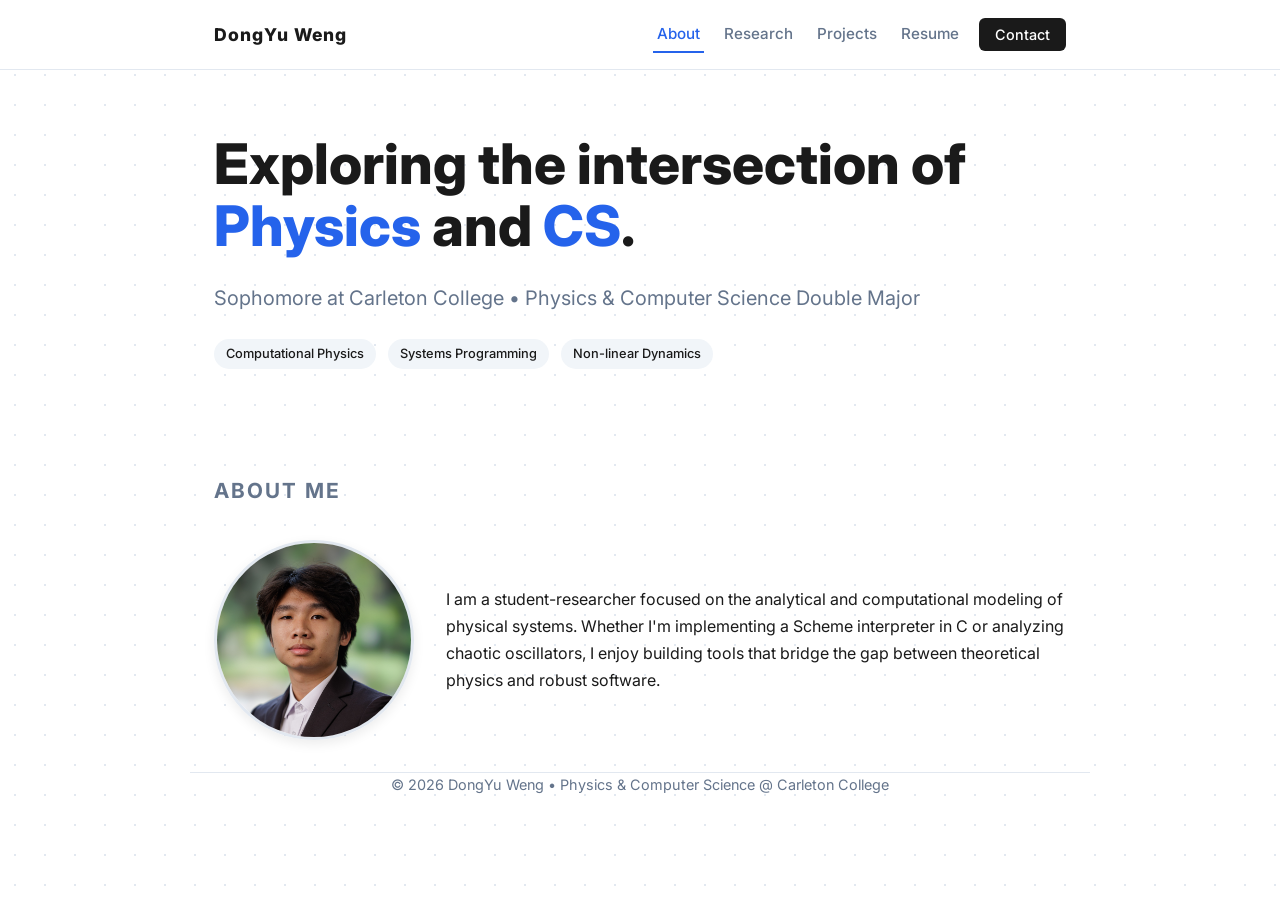
==== index.html @ 0987873a "Update index.html" ====
<!DOCTYPE html>
<html lang="en">
<head>
    <meta charset="UTF-8">
    <meta name="viewport" content="width=device-width, initial-scale=1.0">
    <title>DongYu Weng | Physics & CS</title>
    <link rel="preconnect" href="https://fonts.googleapis.com">
    <link rel="preconnect" href="https://fonts.gstatic.com" crossorigin>
    <link href="https://fonts.googleapis.com/css2?family=Inter:wght@400;500;800&family=Fira+Code:wght@400;500&display=swap" rel="stylesheet">
    <link rel="stylesheet" href="style.css">
</head>
<body>
    <header>
        <div class="container nav-container">
            <a href="#" class="logo" onclick="openTab(event, 'about')">DongYu Weng</a>
            <nav>
                <ul class="tab-menu">
                    <li><button class="tab-link active" onclick="openTab(event, 'about')">About</button></li>
                    <li><button class="tab-link" onclick="openTab(event, 'research')">Research</button></li>
                    <li><button class="tab-link" onclick="openTab(event, 'projects')">Projects</button></li>
                    <li><button class="tab-link" onclick="openTab(event, 'resume')">Resume</button></li>
                    <li><a href="mailto:wengd@carleton.edu" class="btn-contact">Contact</a></li>
                </ul>
            </nav>
        </div>
    </header>

    <main class="container">
        <div id="about" class="tab-content active">
            <section id="hero">
                <h1>Exploring the intersection of <span class="highlight">Physics</span> and <span class="highlight">CS</span>.</h1>
                <p class="subtitle">Sophomore at Carleton College • Physics & Computer Science Double Major</p>
                <div class="hero-tags">
                    <span class="tag">Computational Physics</span>
                    <span class="tag">Systems Programming</span>
                    <span class="tag">Non-linear Dynamics</span>
                </div>
            </section>
            
            <section class="bio-section">
                <h2>About Me</h2>
                <div class="bio-layout">
                    <div class="headshot-wrapper">
                        <img src="headshot.jpg" alt="DongYu Weng Headshot" class="headshot">
                    </div>
                    <div class="bio-text">
                        <p>I am a student-researcher focused on the analytical and computational modeling of physical systems. Whether I'm implementing a Scheme interpreter in C or analyzing chaotic oscillators, I enjoy building tools that bridge the gap between theoretical physics and robust software.</p>
                    </div>
                </div>
            </section>
        </div>
        <div id="research" class="tab-content">
            <section>
                <h2>Research Experience</h2>
                <div class="card">
                    <div class="card-header">
                        <h3>Optics Education Research</h3>
                        <span class="date">Present</span>
                    </div>
                    <p class="role">Research Assistant | Carleton College</p>
                    <p>Contributing to outreach and research in optical sciences, focusing on educational tools and experimental physics methodologies.</p>
                </div>
            </section>
        </div>
        <div id="resume" class="tab-content">
            <section>
                <h2>Resume</h2>
                <div class="resume-controls">
                    <p>Download or view my full resume.</p>
                    <a href="DongYu_Resume.pdf" target="_blank" class="btn-resume">
                        Download PDF
                    </a>
                </div>
                
                <div class="resume-viewer">
                    <object data="DongYu_Resume.pdf" type="application/pdf" width="100%" height="800px">
                        <p>It appears your browser doesn't support embedded PDFs. 
                        <a href="DongYu_Resume.pdf">Click here to download the PDF file.</a>
                        </p>
                    </object>
                </div>
            </section>
        </div>
        <div id="projects" class="tab-content">
            <section>
                <h2>Selected Projects</h2>
                <div class="project-grid">
                    <div class="project-card">
                        <h3>Scheme Interpreter</h3>
                        <p>A custom Scheme interpreter built in C. Features include tokenization, recursive bottom-up parsing, and a custom memory allocator.</p>
                        <div class="tech-stack">
                            <span class="tag-tech">C</span>
                            <span class="tag-tech">Systems</span>
                        </div>
                    </div>
                    <div class="project-card">
                        <h3>Chaotic Oscillator Analysis</h3>
                        <p>Simulating the Asymmetric Coupled Duffing Oscillator. Calculated Lyapunov exponents and generated Poincaré maps to visualize chaos.</p>
                        <div class="tech-stack">
                            <span class="tag-tech">Python</span>
                            <span class="tag-tech">NumPy</span>
                            <span class="tag-tech">Physics</span>
                        </div>
                    </div>
                    <div class="project-card">
                        <h3>Three-Body Simulation</h3>
                        <p>Numerical integration of the gravitational three-body problem using Python, exploring stable and unstable orbital configurations.</p>
                        <div class="tech-stack">
                            <span class="tag-tech">SciPy</span>
                            <span class="tag-tech">Matplotlib</span>
                            <span class="tag-tech">Physics</span>
                        </div>
                    </div>
                    <div class="project-card">
                        <h3>Plastic Recycler</h3>
                        <p>Designed and fabricated a high-torque granulator for PLA reclamation. Engineered precision steel cutting blades in Fusion 360 for CNC manufacturing and implemented Arduino-based motor control for stall detection.</p>
                        <div class="tech-stack">
                            <span class="tag-tech">Fusion360</span>
                            <span class="tag-tech">Arduino</span>
                        </div>
                    </div>
                </div>
            </section>
        </div>
    </main>

    <footer class="container">
        <p>&copy; 2026 DongYu Weng • Physics & Computer Science @ Carleton College</p>
    </footer>

    <script>
        function openTab(evt, tabName) {
            // Prevent link behavior for the logo
            if (evt.type === 'click' && evt.target.classList.contains('logo')) {
                evt.preventDefault();
            }

            var i, tabcontent, tablinks;
            
            // Hide all tab content
            tabcontent = document.getElementsByClassName("tab-content");
            for (i = 0; i < tabcontent.length; i++) {
                tabcontent[i].style.display = "none";
                tabcontent[i].classList.remove("active");
            }

            // Deactivate all tab buttons
            tablinks = document.getElementsByClassName("tab-link");
            for (i = 0; i < tablinks.length; i++) {
                tablinks[i].classList.remove("active");
            }

            // Show current tab and activate button
            var activeTab = document.getElementById(tabName);
            activeTab.style.display = "block";
            setTimeout(() => activeTab.classList.add("active"), 10);
            
            // If the logo was clicked, manually set the first tab button to active
            if (evt.target.classList.contains('logo')) {
                document.querySelector('.tab-link').classList.add('active');
            } else {
                evt.currentTarget.classList.add("active");
            }

            // Scroll to top on tab change
            window.scrollTo(0, 0);
        }
    </script>
</body>
</html>
---- style.css ----
/* --- Variables & Core Setup --- */
:root {
    --bg-color: #ffffff;
    --text-color: #1a1a1a;
    --accent-color: #2563eb; 
    --secondary-text: #64748b;
    --border-color: #e2e8f0;
    --card-bg: #ffffff;
    --tag-bg: #f1f5f9;
    --code-tag-bg: #eff6ff;
}

* { margin: 0; padding: 0; box-sizing: border-box; }
html { scroll-behavior: smooth; }

body {
    font-family: 'Inter', sans-serif;
    line-height: 1.7;
    color: var(--text-color);
    background-color: var(--bg-color);
    /* Scientific Grid Background */
    background-image: radial-gradient(var(--border-color) 1px, transparent 1px);
    background-size: 30px 30px;
    min-height: 100vh;
}

.container { max-width: 900px; margin: 0 auto; padding: 0 1.5rem; }

/* --- Navigation & Header --- */
header {
    background: rgba(255, 255, 255, 0.9);
    backdrop-filter: blur(8px);
    border-bottom: 1px solid var(--border-color);
    position: sticky;
    top: 0;
    z-index: 100;
    padding: 1rem 0;
}

.nav-container { display: flex; justify-content: space-between; align-items: center; }
.logo { font-weight: 800; color: var(--text-color); text-decoration: none; letter-spacing: 1px; font-size: 1.1rem; cursor: pointer; }

.tab-menu { display: flex; list-style: none; gap: 1rem; align-items: center; }

.tab-link {
    background: none;
    border: none;
    font-family: inherit;
    font-size: 0.95rem;
    font-weight: 500;
    cursor: pointer;
    color: var(--secondary-text);
    padding: 8px 4px;
    transition: 0.2s;
    border-bottom: 2px solid transparent;
}

.tab-link:hover { color: var(--accent-color); }
.tab-link.active { color: var(--accent-color); border-bottom: 2px solid var(--accent-color); }

.btn-contact {
    background: var(--text-color);
    color: #fff !important;
    padding: 0.5rem 1rem;
    border-radius: 6px;
    text-decoration: none;
    font-size: 0.9rem;
    font-weight: 500;
    transition: background 0.2s;
}
.btn-contact:hover { background: var(--accent-color); }

/* --- Tab Transitions --- */
.tab-content {
    display: none;
    opacity: 0;
    transform: translateY(10px);
    transition: opacity 0.4s ease, transform 0.4s ease;
}

.tab-content.active {
    display: block;
    opacity: 1;
    transform: translateY(0);
}

/* --- Content Styling --- */
section { padding: 4rem 0 2rem; }

h1 { font-size: 3.5rem; font-weight: 800; line-height: 1.1; margin-bottom: 1.5rem; }
.highlight { color: var(--accent-color); }
.subtitle { font-size: 1.25rem; color: var(--secondary-text); margin-bottom: 1.5rem; }

h2 { font-size: 1.3rem; margin-bottom: 2rem; text-transform: uppercase; letter-spacing: 2px; color: var(--secondary-text); }

.tag, .tag-tech {
    display: inline-block;
    background: var(--tag-bg);
    padding: 4px 12px;
    border-radius: 20px;
    font-size: 0.8rem;
    font-weight: 500;
    margin-right: 8px;
    margin-bottom: 8px;
}

.tag-tech { font-family: 'Fira Code', monospace; background: var(--code-tag-bg); color: #1e40af; }

/* --- Bio Section Layout with Circular Headshot --- */
.bio-layout {
    display: flex;
    align-items: center;
    gap: 2rem;
}

.headshot-wrapper {
    flex-shrink: 0;
    width: 200px;
    height: 200px;
}

.headshot {
    width: 100%;
    height: 100%;
    border-radius: 50%;
    object-fit: cover;
    border: 3px solid var(--border-color);
    box-shadow: 0 4px 12px rgba(0, 0, 0, 0.08);
}

/* --- Cards & Grids --- */
.card {
    background: var(--card-bg);
    border: 1px solid var(--border-color);
    padding: 2rem;
    border-radius: 12px;
}

.card-header { display: flex; justify-content: space-between; align-items: center; margin-bottom: 0.5rem; }
.date { font-size: 0.85rem; color: var(--secondary-text); font-weight: 600; }
.role { font-weight: bold; color: var(--accent-color); margin-bottom: 1rem; }

.project-grid { display: grid; grid-template-columns: repeat(auto-fit, minmax(280px, 1fr)); gap: 1.5rem; }
.project-card {
    background: var(--card-bg);
    border: 1px solid var(--border-color);
    padding: 1.5rem;
    border-radius: 12px;
    transition: 0.3s;
}
.project-card:hover { border-color: var(--accent-color); transform: translateY(-4px); box-shadow: 0 10px 20px rgba(0,0,0,0.05); }
.project-card h3 { margin-bottom: 0.75rem; }

/* --- Resume Tab Styles --- */
.resume-controls {
    margin-bottom: 2rem;
    padding: 1.5rem;
    background: var(--tag-bg);
    border-radius: 12px;
    display: flex;
    justify-content: space-between;
    align-items: center;
    gap: 1rem;
}

.resume-controls p { margin: 0; color: var(--secondary-text); font-size: 0.95rem; }

.btn-resume {
    background: var(--accent-color);
    color: white !important;
    padding: 0.8rem 1.5rem;
    border-radius: 6px;
    text-decoration: none;
    font-weight: 600;
    transition: 0.2s;
    white-space: nowrap;
}

.btn-resume:hover { background: #1d4ed8; transform: translateY(-2px); }

.resume-viewer {
    border: 1px solid var(--border-color);
    border-radius: 8px;
    overflow: hidden;
    box-shadow: 0 4px 12px rgba(0,0,0,0.05);
}

/* --- Footer --- */
footer { padding: 4rem 0; border-top: 1px solid var(--border-color); text-align: center; color: var(--secondary-text); font-size: 0.9rem; }

/* --- Responsive Layouts --- */
@media (max-width: 650px) {
    h1 { font-size: 2.4rem; }
    
    .nav-container { flex-direction: column; gap: 1rem; }
    .tab-menu { font-size: 0.85rem; gap: 0.5rem; }

    .bio-layout {
        flex-direction: column;
        text-align: center;
        gap: 1.5rem;
    }

    .headshot-wrapper {
        width: 150px;
        height: 150px;
    }

    .resume-controls {
        flex-direction: column;
        text-align: center;
    }
    
    .resume-viewer {
        display: none;
    }
}
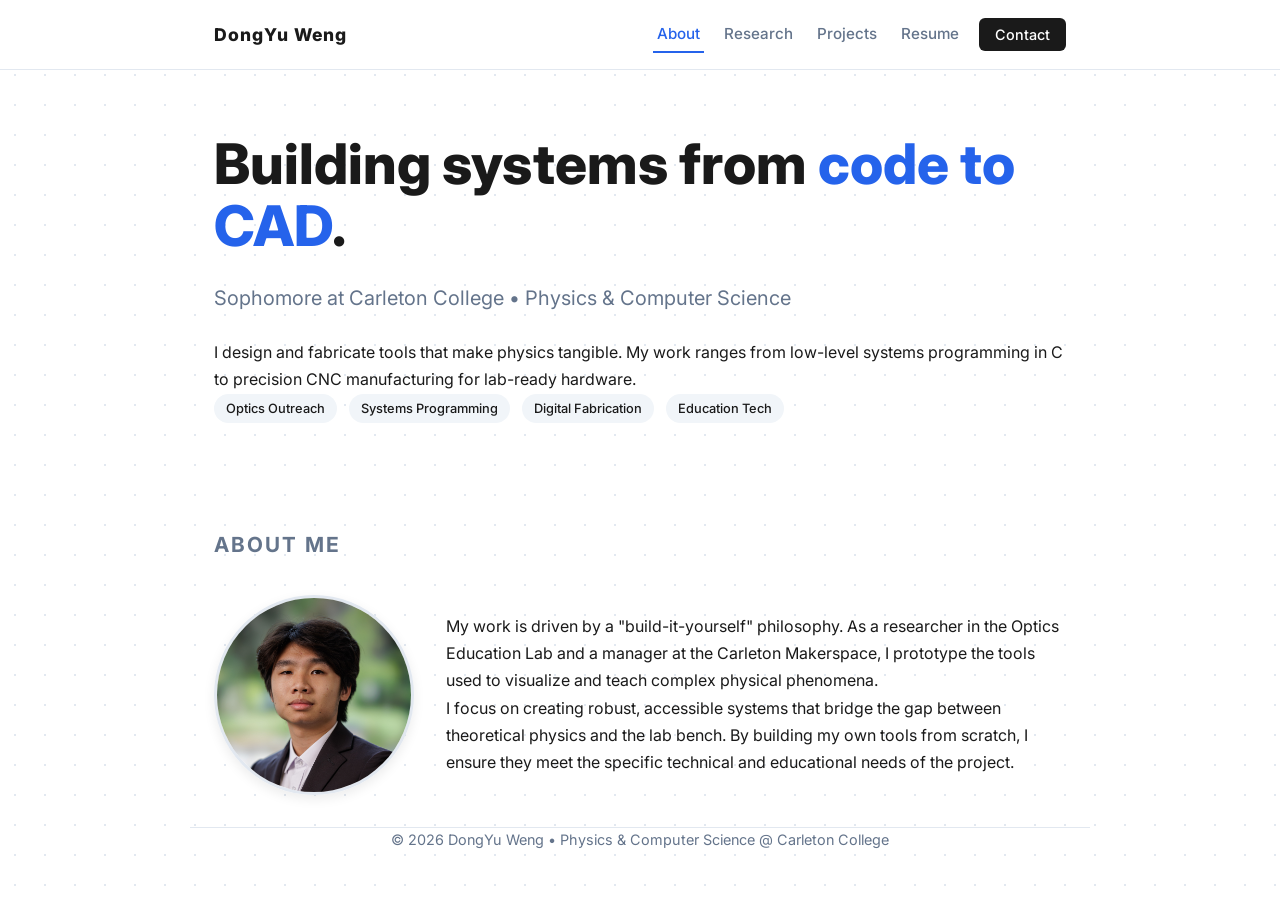
==== commit 7e910bd9: "Update index.html" ====
--- a/index.html
+++ b/index.html
@@ -28,12 +28,16 @@
     <main class="container">
         <div id="about" class="tab-content active">
             <section id="hero">
-                <h1>Exploring the intersection of <span class="highlight">Physics</span> and <span class="highlight">CS</span>.</h1>
-                <p class="subtitle">Sophomore at Carleton College • Physics & Computer Science Double Major</p>
+                <h1>Building systems from <span class="highlight">code to CAD</span>.</h1>
+                <p class="subtitle">Sophomore at Carleton College • Physics & Computer Science</p>
+                
+                <p>I design and fabricate tools that make physics tangible. My work ranges from low-level systems programming in C to precision CNC manufacturing for lab-ready hardware.</p>
+            
                 <div class="hero-tags">
-                    <span class="tag">Computational Physics</span>
+                    <span class="tag">Optics Outreach</span>
                     <span class="tag">Systems Programming</span>
-                    <span class="tag">Non-linear Dynamics</span>
+                    <span class="tag">Digital Fabrication</span>
+                    <span class="tag">Education Tech</span>
                 </div>
             </section>
             
@@ -44,7 +48,9 @@
                         <img src="headshot.jpg" alt="DongYu Weng Headshot" class="headshot">
                     </div>
                     <div class="bio-text">
-                        <p>I am a student-researcher focused on the analytical and computational modeling of physical systems. Whether I'm implementing a Scheme interpreter in C or analyzing chaotic oscillators, I enjoy building tools that bridge the gap between theoretical physics and robust software.</p>
+                        <p>My work is driven by a "build-it-yourself" philosophy. As a researcher in the Optics Education Lab and a manager at the Carleton Makerspace, I prototype the tools used to visualize and teach complex physical phenomena.</p>
+                        
+                        <p>I focus on creating robust, accessible systems that bridge the gap between theoretical physics and the lab bench. By building my own tools from scratch, I ensure they meet the specific technical and educational needs of the project.</p>
                     </div>
                 </div>
             </section>
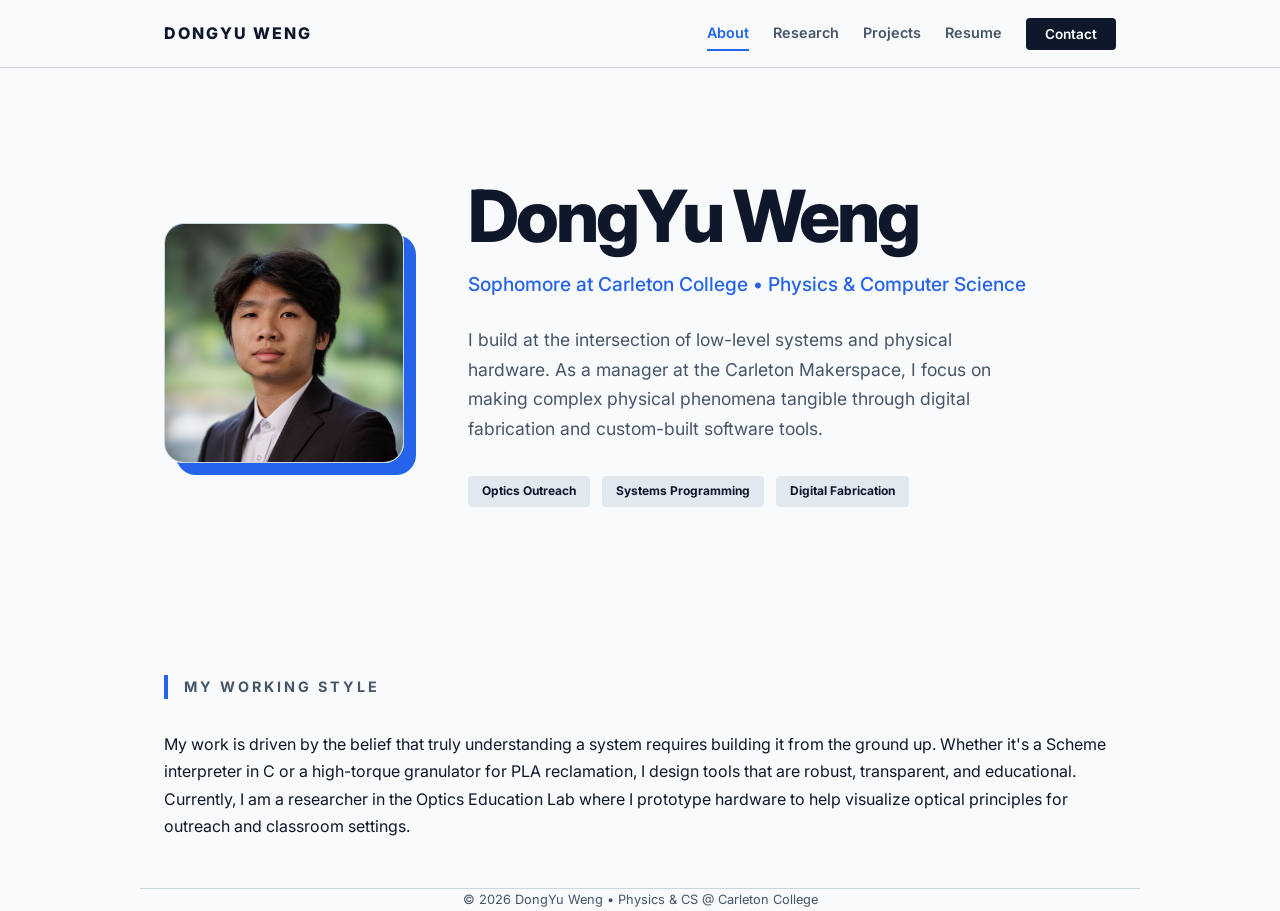
==== commit 2151fff2: "new layout" ====
--- a/index.html
+++ b/index.html
@@ -12,7 +12,7 @@
 <body>
     <header>
         <div class="container nav-container">
-            <a href="#" class="logo" onclick="openTab(event, 'about')">DongYu Weng</a>
+            <a href="#" class="logo" onclick="openTab(event, 'about')">DONGYU WENG</a>
             <nav>
                 <ul class="tab-menu">
                     <li><button class="tab-link active" onclick="openTab(event, 'about')">About</button></li>
@@ -28,72 +28,58 @@
     <main class="container">
         <div id="about" class="tab-content active">
             <section id="hero">
-                <h1>Building systems from <span class="highlight">code to CAD</span>.</h1>
-                <p class="subtitle">Sophomore at Carleton College • Physics & Computer Science</p>
-                
-                <p>I design and fabricate tools that make physics tangible. My work ranges from low-level systems programming in C to precision CNC manufacturing for lab-ready hardware.</p>
-            
-                <div class="hero-tags">
-                    <span class="tag">Optics Outreach</span>
-                    <span class="tag">Systems Programming</span>
-                    <span class="tag">Digital Fabrication</span>
-                    <span class="tag">Education Tech</span>
+                <div class="hero-layout">
+                    <div class="hero-image-wrapper">
+                        <img src="headshot.jpg" alt="DongYu Weng" class="hero-pfp">
+                    </div>
+                    <div class="hero-content">
+                        <h1>DongYu Weng</h1>
+                        <p class="subtitle">Sophomore at Carleton College • Physics & Computer Science</p>
+                        <p class="hero-description">
+                            I build at the intersection of low-level systems and physical hardware. 
+                            As a manager at the Carleton Makerspace, I focus on making complex 
+                            physical phenomena tangible through digital fabrication and 
+                            custom-built software tools.
+                        </p>
+                        <div class="hero-tags">
+                            <span class="tag">Optics Outreach</span>
+                            <span class="tag">Systems Programming</span>
+                            <span class="tag">Digital Fabrication</span>
+                        </div>
+                    </div>
                 </div>
             </section>
             
             <section class="bio-section">
-                <h2>About Me</h2>
-                <div class="bio-layout">
-                    <div class="headshot-wrapper">
-                        <img src="headshot.jpg" alt="DongYu Weng Headshot" class="headshot">
-                    </div>
-                    <div class="bio-text">
-                        <p>My work is driven by a "build-it-yourself" philosophy. As a researcher in the Optics Education Lab and a manager at the Carleton Makerspace, I prototype the tools used to visualize and teach complex physical phenomena.</p>
-                        
-                        <p>I focus on creating robust, accessible systems that bridge the gap between theoretical physics and the lab bench. By building my own tools from scratch, I ensure they meet the specific technical and educational needs of the project.</p>
-                    </div>
+                <h2>My Working Style</h2>
+                <div class="bio-text">
+                    <p>My work is driven by the belief that truly understanding a system requires building it from the ground up. Whether it's a Scheme interpreter in C or a high-torque granulator for PLA reclamation, I design tools that are robust, transparent, and educational.</p>
+                    <p>Currently, I am a researcher in the Optics Education Lab where I prototype hardware to help visualize optical principles for outreach and classroom settings.</p>
                 </div>
             </section>
         </div>
+
         <div id="research" class="tab-content">
             <section>
                 <h2>Research Experience</h2>
                 <div class="card">
                     <div class="card-header">
                         <h3>Optics Education Research</h3>
-                        <span class="date">Present</span>
+                        <span class="date">Jan 2026 – Present</span>
                     </div>
                     <p class="role">Research Assistant | Carleton College</p>
-                    <p>Contributing to outreach and research in optical sciences, focusing on educational tools and experimental physics methodologies.</p>
+                    <p>Collaborating with Martha-Elizabeth Baylor to develop foundational optics outreach materials. Focusing on hands-on hardware to bridge the gap between abstract physics and early childhood education.</p>
                 </div>
             </section>
         </div>
-        <div id="resume" class="tab-content">
-            <section>
-                <h2>Resume</h2>
-                <div class="resume-controls">
-                    <p>Download or view my full resume.</p>
-                    <a href="DongYu_Resume.pdf" target="_blank" class="btn-resume">
-                        Download PDF
-                    </a>
-                </div>
-                
-                <div class="resume-viewer">
-                    <object data="DongYu_Resume.pdf" type="application/pdf" width="100%" height="800px">
-                        <p>It appears your browser doesn't support embedded PDFs. 
-                        <a href="DongYu_Resume.pdf">Click here to download the PDF file.</a>
-                        </p>
-                    </object>
-                </div>
-            </section>
-        </div>
+
         <div id="projects" class="tab-content">
             <section>
                 <h2>Selected Projects</h2>
                 <div class="project-grid">
                     <div class="project-card">
                         <h3>Scheme Interpreter</h3>
-                        <p>A custom Scheme interpreter built in C. Features include tokenization, recursive bottom-up parsing, and a custom memory allocator.</p>
+                        <p>A recursive bottom-up parser and environment-model evaluator built in C. Built from scratch to understand the fundamentals of language implementation.</p>
                         <div class="tech-stack">
                             <span class="tag-tech">C</span>
                             <span class="tag-tech">Systems</span>
@@ -101,25 +87,15 @@
                     </div>
                     <div class="project-card">
                         <h3>Chaotic Oscillator Analysis</h3>
-                        <p>Simulating the Asymmetric Coupled Duffing Oscillator. Calculated Lyapunov exponents and generated Poincaré maps to visualize chaos.</p>
+                        <p>Simulating Asymmetric Coupled Duffing Oscillators. Used NumPy for high-speed vectorization to generate Poincaré sections and analyze Permutation Entropy.</p>
                         <div class="tech-stack">
                             <span class="tag-tech">Python</span>
                             <span class="tag-tech">NumPy</span>
-                            <span class="tag-tech">Physics</span>
-                        </div>
-                    </div>
-                    <div class="project-card">
-                        <h3>Three-Body Simulation</h3>
-                        <p>Numerical integration of the gravitational three-body problem using Python, exploring stable and unstable orbital configurations.</p>
-                        <div class="tech-stack">
-                            <span class="tag-tech">SciPy</span>
-                            <span class="tag-tech">Matplotlib</span>
-                            <span class="tag-tech">Physics</span>
                         </div>
                     </div>
                     <div class="project-card">
                         <h3>Plastic Recycler</h3>
-                        <p>Designed and fabricated a high-torque granulator for PLA reclamation. Engineered precision steel cutting blades in Fusion 360 for CNC manufacturing and implemented Arduino-based motor control for stall detection.</p>
+                        <p>Designed precision steel cutting blades in Fusion 360 and implemented Arduino-based stall detection for a custom PLA granulator.</p>
                         <div class="tech-stack">
                             <span class="tag-tech">Fusion360</span>
                             <span class="tag-tech">Arduino</span>
@@ -128,47 +104,50 @@
                 </div>
             </section>
         </div>
+
+        <div id="resume" class="tab-content">
+            <section>
+                <h2>Resume</h2>
+                <div class="resume-controls">
+                    <p>Download or view my full resume (Expected Graduation: June 2028).</p>
+                    <a href="DongYu_Resume.pdf" target="_blank" class="btn-resume">Download PDF</a>
+                </div>
+                <div class="resume-viewer">
+                    <object data="DongYu_Resume.pdf" type="application/pdf" width="100%" height="800px">
+                        <p>Your browser doesn't support embedded PDFs. <a href="DongYu_Resume.pdf">Click here to download.</a></p>
+                    </object>
+                </div>
+            </section>
+        </div>
     </main>
 
     <footer class="container">
-        <p>&copy; 2026 DongYu Weng • Physics & Computer Science @ Carleton College</p>
+        <p>&copy; 2026 DongYu Weng • Physics & CS @ Carleton College</p>
     </footer>
 
     <script>
         function openTab(evt, tabName) {
-            // Prevent link behavior for the logo
             if (evt.type === 'click' && evt.target.classList.contains('logo')) {
                 evt.preventDefault();
             }
-
             var i, tabcontent, tablinks;
-            
-            // Hide all tab content
             tabcontent = document.getElementsByClassName("tab-content");
             for (i = 0; i < tabcontent.length; i++) {
                 tabcontent[i].style.display = "none";
                 tabcontent[i].classList.remove("active");
             }
-
-            // Deactivate all tab buttons
             tablinks = document.getElementsByClassName("tab-link");
             for (i = 0; i < tablinks.length; i++) {
                 tablinks[i].classList.remove("active");
             }
-
-            // Show current tab and activate button
             var activeTab = document.getElementById(tabName);
             activeTab.style.display = "block";
             setTimeout(() => activeTab.classList.add("active"), 10);
-            
-            // If the logo was clicked, manually set the first tab button to active
             if (evt.target.classList.contains('logo')) {
                 document.querySelector('.tab-link').classList.add('active');
             } else {
                 evt.currentTarget.classList.add("active");
             }
-
-            // Scroll to top on tab change
             window.scrollTo(0, 0);
         }
     </script>
--- a/style.css
+++ b/style.css
@@ -1,13 +1,13 @@
 /* --- Variables & Core Setup --- */
 :root {
-    --bg-color: #ffffff;
-    --text-color: #1a1a1a;
+    --bg-color: #f8fafc;
+    --text-color: #0f172a;
     --accent-color: #2563eb; 
-    --secondary-text: #64748b;
-    --border-color: #e2e8f0;
+    --secondary-text: #475569;
+    --border-color: #cbd5e1;
     --card-bg: #ffffff;
-    --tag-bg: #f1f5f9;
-    --code-tag-bg: #eff6ff;
+    --tag-bg: #e2e8f0;
+    --code-tag-bg: #dbeafe;
 }
 
 * { margin: 0; padding: 0; box-sizing: border-box; }
@@ -18,18 +18,21 @@
     line-height: 1.7;
     color: var(--text-color);
     background-color: var(--bg-color);
-    /* Scientific Grid Background */
-    background-image: radial-gradient(var(--border-color) 1px, transparent 1px);
-    background-size: 30px 30px;
+    /* Tech Drafting Grid Background */
+    background-image: 
+        linear-gradient(var(--border-color) 0.5px, transparent 0.5px),
+        linear-gradient(90deg, var(--border-color) 0.5px, transparent 0.5px);
+    background-size: 40px 40px;
+    background-attachment: fixed;
     min-height: 100vh;
 }
 
-.container { max-width: 900px; margin: 0 auto; padding: 0 1.5rem; }
+.container { max-width: 1000px; margin: 0 auto; padding: 0 1.5rem; }
 
-/* --- Navigation & Header --- */
+/* --- Navigation --- */
 header {
-    background: rgba(255, 255, 255, 0.9);
-    backdrop-filter: blur(8px);
+    background: rgba(248, 250, 252, 0.8);
+    backdrop-filter: blur(12px);
     border-bottom: 1px solid var(--border-color);
     position: sticky;
     top: 0;
@@ -38,180 +41,79 @@
 }
 
 .nav-container { display: flex; justify-content: space-between; align-items: center; }
-.logo { font-weight: 800; color: var(--text-color); text-decoration: none; letter-spacing: 1px; font-size: 1.1rem; cursor: pointer; }
+.logo { font-weight: 800; color: var(--text-color); text-decoration: none; letter-spacing: 2px; font-size: 1rem; }
 
-.tab-menu { display: flex; list-style: none; gap: 1rem; align-items: center; }
-
+.tab-menu { display: flex; list-style: none; gap: 1.5rem; align-items: center; }
 .tab-link {
-    background: none;
-    border: none;
-    font-family: inherit;
-    font-size: 0.95rem;
-    font-weight: 500;
-    cursor: pointer;
-    color: var(--secondary-text);
-    padding: 8px 4px;
-    transition: 0.2s;
-    border-bottom: 2px solid transparent;
+    background: none; border: none; font-family: inherit; font-size: 0.9rem;
+    font-weight: 600; cursor: pointer; color: var(--secondary-text);
+    padding: 8px 0; transition: 0.2s; border-bottom: 2px solid transparent;
 }
-
 .tab-link:hover { color: var(--accent-color); }
 .tab-link.active { color: var(--accent-color); border-bottom: 2px solid var(--accent-color); }
 
 .btn-contact {
-    background: var(--text-color);
-    color: #fff !important;
-    padding: 0.5rem 1rem;
-    border-radius: 6px;
-    text-decoration: none;
-    font-size: 0.9rem;
-    font-weight: 500;
-    transition: background 0.2s;
+    background: var(--text-color); color: #fff !important;
+    padding: 0.5rem 1.2rem; border-radius: 4px; text-decoration: none;
+    font-size: 0.85rem; font-weight: 600; transition: 0.2s;
 }
-.btn-contact:hover { background: var(--accent-color); }
+.btn-contact:hover { background: var(--accent-color); transform: translateY(-1px); }
 
-/* --- Tab Transitions --- */
-.tab-content {
-    display: none;
-    opacity: 0;
-    transform: translateY(10px);
-    transition: opacity 0.4s ease, transform 0.4s ease;
+/* --- Hero Section (The New Top Layout) --- */
+.hero-layout {
+    display: flex;
+    align-items: center;
+    gap: 4rem;
+    padding: 4rem 0;
 }
 
-.tab-content.active {
-    display: block;
-    opacity: 1;
-    transform: translateY(0);
+.hero-image-wrapper { flex-shrink: 0; }
+.hero-pfp {
+    width: 240px;
+    height: 240px;
+    border-radius: 20px; /* Modern rounded square */
+    object-fit: cover;
+    border: 1px solid var(--border-color);
+    box-shadow: 12px 12px 0px var(--accent-color); /* Offset "Blueprints" Shadow */
+    transition: transform 0.3s ease;
 }
+.hero-pfp:hover { transform: translate(-4px, -4px); box-shadow: 16px 16px 0px var(--accent-color); }
+
+.hero-content h1 { font-size: 4.5rem; font-weight: 800; letter-spacing: -3px; line-height: 1; margin-bottom: 1rem; }
+.subtitle { font-size: 1.2rem; font-weight: 500; color: var(--accent-color); margin-bottom: 1.5rem; }
+.hero-description { font-size: 1.1rem; color: var(--secondary-text); max-width: 550px; margin-bottom: 2rem; }
 
 /* --- Content Styling --- */
-section { padding: 4rem 0 2rem; }
-
-h1 { font-size: 3.5rem; font-weight: 800; line-height: 1.1; margin-bottom: 1.5rem; }
-.highlight { color: var(--accent-color); }
-.subtitle { font-size: 1.25rem; color: var(--secondary-text); margin-bottom: 1.5rem; }
-
-h2 { font-size: 1.3rem; margin-bottom: 2rem; text-transform: uppercase; letter-spacing: 2px; color: var(--secondary-text); }
+section { padding: 3rem 0; }
+h2 { font-size: 0.9rem; margin-bottom: 2rem; text-transform: uppercase; letter-spacing: 3px; color: var(--secondary-text); border-left: 4px solid var(--accent-color); padding-left: 1rem; }
 
 .tag, .tag-tech {
-    display: inline-block;
-    background: var(--tag-bg);
-    padding: 4px 12px;
-    border-radius: 20px;
-    font-size: 0.8rem;
-    font-weight: 500;
-    margin-right: 8px;
-    margin-bottom: 8px;
+    display: inline-block; background: var(--tag-bg); padding: 5px 14px;
+    border-radius: 4px; font-size: 0.75rem; font-weight: 700; margin-right: 8px; margin-bottom: 8px;
 }
+.tag-tech { font-family: 'Fira Code', monospace; background: var(--code-tag-bg); color: var(--accent-color); }
 
-.tag-tech { font-family: 'Fira Code', monospace; background: var(--code-tag-bg); color: #1e40af; }
+/* --- Cards & Resume --- */
+.card, .project-card {
+    background: var(--card-bg); border: 1px solid var(--border-color);
+    padding: 2rem; border-radius: 8px; transition: 0.3s;
+}
+.project-grid { display: grid; grid-template-columns: repeat(auto-fit, minmax(300px, 1fr)); gap: 1.5rem; }
+.project-card:hover { border-color: var(--accent-color); transform: translateY(-4px); box-shadow: 0 12px 24px rgba(0,0,0,0.05); }
 
-/* --- Bio Section Layout with Circular Headshot --- */
-.bio-layout {
-    display: flex;
-    align-items: center;
-    gap: 2rem;
-}
+.resume-controls { display: flex; justify-content: space-between; align-items: center; background: #fff; border: 1px solid var(--border-color); padding: 1.5rem; border-radius: 8px; margin-bottom: 2rem; }
+.btn-resume { background: var(--accent-color); color: #fff !important; padding: 0.8rem 1.5rem; border-radius: 4px; text-decoration: none; font-weight: 600; }
 
-.headshot-wrapper {
-    flex-shrink: 0;
-    width: 200px;
-    height: 200px;
-}
+.tab-content { display: none; opacity: 0; transform: translateY(10px); transition: 0.4s ease; }
+.tab-content.active { display: block; opacity: 1; transform: translateY(0); }
 
-.headshot {
-    width: 100%;
-    height: 100%;
-    border-radius: 50%;
-    object-fit: cover;
-    border: 3px solid var(--border-color);
-    box-shadow: 0 4px 12px rgba(0, 0, 0, 0.08);
-}
+footer { padding: 5rem 0; border-top: 1px solid var(--border-color); text-align: center; color: var(--secondary-text); font-size: 0.8rem; }
 
-/* --- Cards & Grids --- */
-.card {
-    background: var(--card-bg);
-    border: 1px solid var(--border-color);
-    padding: 2rem;
-    border-radius: 12px;
-}
-
-.card-header { display: flex; justify-content: space-between; align-items: center; margin-bottom: 0.5rem; }
-.date { font-size: 0.85rem; color: var(--secondary-text); font-weight: 600; }
-.role { font-weight: bold; color: var(--accent-color); margin-bottom: 1rem; }
-
-.project-grid { display: grid; grid-template-columns: repeat(auto-fit, minmax(280px, 1fr)); gap: 1.5rem; }
-.project-card {
-    background: var(--card-bg);
-    border: 1px solid var(--border-color);
-    padding: 1.5rem;
-    border-radius: 12px;
-    transition: 0.3s;
-}
-.project-card:hover { border-color: var(--accent-color); transform: translateY(-4px); box-shadow: 0 10px 20px rgba(0,0,0,0.05); }
-.project-card h3 { margin-bottom: 0.75rem; }
-
-/* --- Resume Tab Styles --- */
-.resume-controls {
-    margin-bottom: 2rem;
-    padding: 1.5rem;
-    background: var(--tag-bg);
-    border-radius: 12px;
-    display: flex;
-    justify-content: space-between;
-    align-items: center;
-    gap: 1rem;
-}
-
-.resume-controls p { margin: 0; color: var(--secondary-text); font-size: 0.95rem; }
-
-.btn-resume {
-    background: var(--accent-color);
-    color: white !important;
-    padding: 0.8rem 1.5rem;
-    border-radius: 6px;
-    text-decoration: none;
-    font-weight: 600;
-    transition: 0.2s;
-    white-space: nowrap;
-}
-
-.btn-resume:hover { background: #1d4ed8; transform: translateY(-2px); }
-
-.resume-viewer {
-    border: 1px solid var(--border-color);
-    border-radius: 8px;
-    overflow: hidden;
-    box-shadow: 0 4px 12px rgba(0,0,0,0.05);
-}
-
-/* --- Footer --- */
-footer { padding: 4rem 0; border-top: 1px solid var(--border-color); text-align: center; color: var(--secondary-text); font-size: 0.9rem; }
-
-/* --- Responsive Layouts --- */
-@media (max-width: 650px) {
-    h1 { font-size: 2.4rem; }
-    
+/* --- Responsive --- */
+@media (max-width: 850px) {
+    .hero-layout { flex-direction: column; text-align: center; gap: 2rem; padding: 2rem 0; }
+    .hero-content h1 { font-size: 3rem; letter-spacing: -1px; }
+    .hero-description { margin: 0 auto 2rem; }
     .nav-container { flex-direction: column; gap: 1rem; }
-    .tab-menu { font-size: 0.85rem; gap: 0.5rem; }
-
-    .bio-layout {
-        flex-direction: column;
-        text-align: center;
-        gap: 1.5rem;
-    }
-
-    .headshot-wrapper {
-        width: 150px;
-        height: 150px;
-    }
-
-    .resume-controls {
-        flex-direction: column;
-        text-align: center;
-    }
-    
-    .resume-viewer {
-        display: none;
-    }
+    .hero-pfp { width: 200px; height: 200px; }
 }
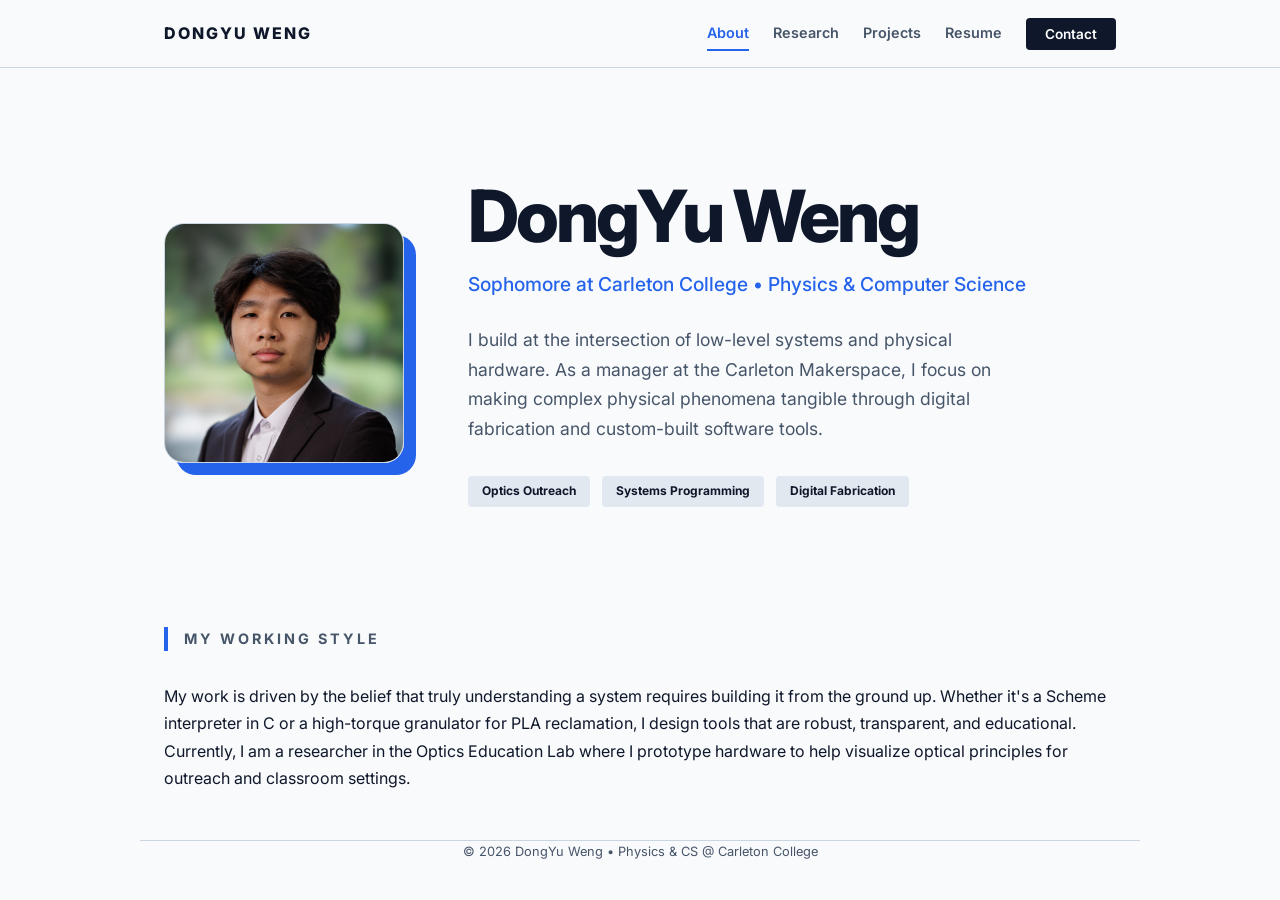
==== commit 555371c7: "Update index.html" ====
--- a/index.html
+++ b/index.html
@@ -109,7 +109,7 @@
             <section>
                 <h2>Resume</h2>
                 <div class="resume-controls">
-                    <p>Download or view my full resume (Expected Graduation: June 2028).</p>
+                    <p>Download or view my full resume.</p>
                     <a href="DongYu_Resume.pdf" target="_blank" class="btn-resume">Download PDF</a>
                 </div>
                 <div class="resume-viewer">
--- a/style.css
+++ b/style.css
@@ -64,7 +64,8 @@
     display: flex;
     align-items: center;
     gap: 4rem;
-    padding: 4rem 0;
+    padding-top: 4rem;
+    padding-bottom: 1rem;
 }
 
 .hero-image-wrapper { flex-shrink: 0; }
@@ -101,6 +102,7 @@
 .project-grid { display: grid; grid-template-columns: repeat(auto-fit, minmax(300px, 1fr)); gap: 1.5rem; }
 .project-card:hover { border-color: var(--accent-color); transform: translateY(-4px); box-shadow: 0 12px 24px rgba(0,0,0,0.05); }
 
+
 .resume-controls { display: flex; justify-content: space-between; align-items: center; background: #fff; border: 1px solid var(--border-color); padding: 1.5rem; border-radius: 8px; margin-bottom: 2rem; }
 .btn-resume { background: var(--accent-color); color: #fff !important; padding: 0.8rem 1.5rem; border-radius: 4px; text-decoration: none; font-weight: 600; }
 
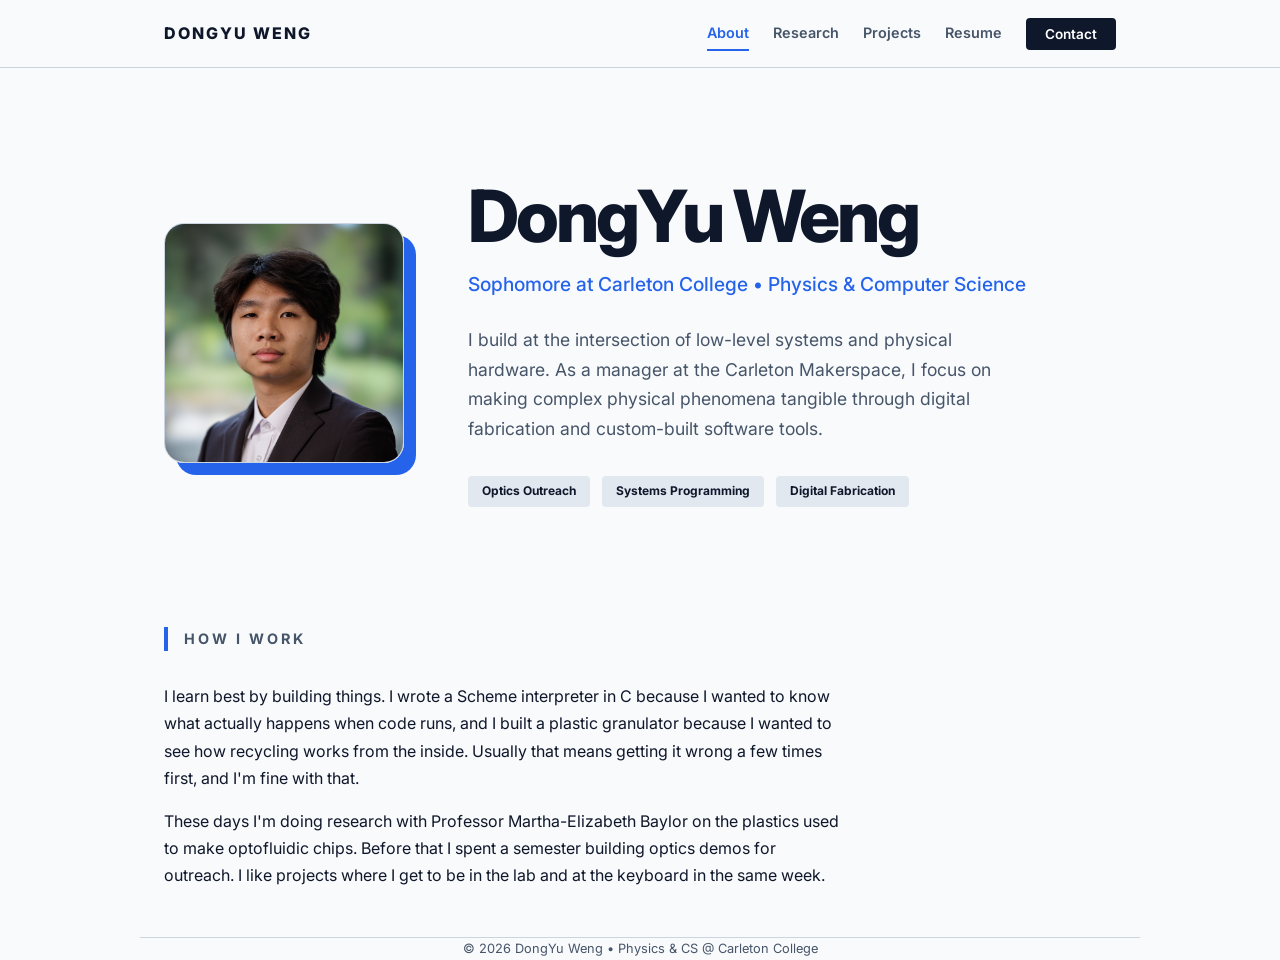
==== commit ba77cd91: "new" ====
--- a/index.html
+++ b/index.html
@@ -10,15 +10,16 @@
     <link rel="stylesheet" href="style.css">
 </head>
 <body>
+    <div id="scroll-progress"></div>
     <header>
         <div class="container nav-container">
-            <a href="#" class="logo" onclick="openTab(event, 'about')">DONGYU WENG</a>
+            <a href="#about" class="logo" data-tab="about">DONGYU WENG</a>
             <nav>
                 <ul class="tab-menu">
-                    <li><button class="tab-link active" onclick="openTab(event, 'about')">About</button></li>
-                    <li><button class="tab-link" onclick="openTab(event, 'research')">Research</button></li>
-                    <li><button class="tab-link" onclick="openTab(event, 'projects')">Projects</button></li>
-                    <li><button class="tab-link" onclick="openTab(event, 'resume')">Resume</button></li>
+                    <li><button class="tab-link active" data-tab="about">About</button></li>
+                    <li><button class="tab-link" data-tab="research">Research</button></li>
+                    <li><button class="tab-link" data-tab="projects">Projects</button></li>
+                    <li><button class="tab-link" data-tab="resume">Resume</button></li>
                     <li><a href="mailto:wengd@carleton.edu" class="btn-contact">Contact</a></li>
                 </ul>
             </nav>
@@ -51,10 +52,10 @@
             </section>
             
             <section class="bio-section">
-                <h2>My Working Style</h2>
-                <div class="bio-text">
-                    <p>My work is driven by the belief that truly understanding a system requires building it from the ground up. Whether it's a Scheme interpreter in C or a high-torque granulator for PLA reclamation, I design tools that are robust, transparent, and educational.</p>
-                    <p>Currently, I am a researcher in the Optics Education Lab where I prototype hardware to help visualize optical principles for outreach and classroom settings.</p>
+                <h2>How I Work</h2>
+                <div class="bio-text reveal">
+                    <p>I learn best by building things. I wrote a Scheme interpreter in C because I wanted to know what actually happens when code runs, and I built a plastic granulator because I wanted to see how recycling works from the inside. Usually that means getting it wrong a few times first, and I'm fine with that.</p>
+                    <p>These days I'm doing research with Professor Martha-Elizabeth Baylor on the plastics used to make optofluidic chips. Before that I spent a semester building optics demos for outreach. I like projects where I get to be in the lab and at the keyboard in the same week.</p>
                 </div>
             </section>
         </div>
@@ -62,13 +63,32 @@
         <div id="research" class="tab-content">
             <section>
                 <h2>Research Experience</h2>
-                <div class="card">
+                <div class="card reveal">
+                    <div class="card-header">
+                        <h3>Integrated Optofluidic Devices</h3>
+                        <span class="date"><span class="status-dot"></span>Sep 2026 – Present</span>
+                    </div>
+                    <p class="role">Research Assistant | Carleton College | Prof. Martha-Elizabeth Baylor</p>
+                    <p>Characterizing the photopolymers (light-sensitive plastics) used to fabricate integrated optofluidic devices, which combine optical waveguides and fluidic channels on a single chip. I am helping build apparatus to measure key resin properties such as bulk refractive index, optical loss per unit length, maximum change in refractive index, and stiffness.</p>
+                    <p>By comparing how these properties shift across resin formulations, the goal is a reference table of materials that lets engineers pick the right resin for an application, for example a rubbery formulation for wearables or a glassy one for harsh environments.</p>
+                    <div class="tech-stack">
+                        <span class="tag-tech">Photopolymers</span>
+                        <span class="tag-tech">Optics</span>
+                        <span class="tag-tech">Instrumentation</span>
+                    </div>
+                </div>
+                <div class="card reveal">
                     <div class="card-header">
                         <h3>Optics Education Research</h3>
-                        <span class="date">Jan 2026 – Present</span>
-                    </div>
-                    <p class="role">Research Assistant | Carleton College</p>
-                    <p>Collaborating with Martha-Elizabeth Baylor to develop foundational optics outreach materials. Focusing on hands-on hardware to bridge the gap between abstract physics and early childhood education.</p>
+                        <span class="date">Jan 2026 – Jun 2026</span>
+                    </div>
+                    <p class="role">Research Assistant | Carleton College | Prof. Martha-Elizabeth Baylor</p>
+                    <p>Worked with Professor Baylor on hands-on optics demos for outreach, aimed at making ideas like light and lenses easy to see and play with for young kids and classroom visitors. I prototyped the hardware, with the goal of making each demo simple enough that someone could use it without an explanation.</p>
+                    <div class="tech-stack">
+                        <span class="tag-tech">Optics Outreach</span>
+                        <span class="tag-tech">Prototyping</span>
+                        <span class="tag-tech">Science Education</span>
+                    </div>
                 </div>
             </section>
         </div>
@@ -76,8 +96,13 @@
         <div id="projects" class="tab-content">
             <section>
                 <h2>Selected Projects</h2>
+                <div class="filter-bar" id="filter-bar">
+                    <button class="filter-btn active" data-filter="all">All</button>
+                    <button class="filter-btn" data-filter="software">Software</button>
+                    <button class="filter-btn" data-filter="hardware">Hardware</button>
+                </div>
                 <div class="project-grid">
-                    <div class="project-card">
+                    <div class="project-card reveal" data-category="software">
                         <h3>Scheme Interpreter</h3>
                         <p>A recursive bottom-up parser and environment-model evaluator built in C. Built from scratch to understand the fundamentals of language implementation.</p>
                         <div class="tech-stack">
@@ -85,7 +110,7 @@
                             <span class="tag-tech">Systems</span>
                         </div>
                     </div>
-                    <div class="project-card">
+                    <div class="project-card reveal" data-category="software">
                         <h3>Chaotic Oscillator Analysis</h3>
                         <p>Simulating Asymmetric Coupled Duffing Oscillators. Used NumPy for high-speed vectorization to generate Poincaré sections and analyze Permutation Entropy.</p>
                         <div class="tech-stack">
@@ -93,7 +118,7 @@
                             <span class="tag-tech">NumPy</span>
                         </div>
                     </div>
-                    <div class="project-card">
+                    <div class="project-card reveal" data-category="hardware">
                         <h3>Plastic Recycler</h3>
                         <p>Designed precision steel cutting blades in Fusion 360 and implemented Arduino-based stall detection for a custom PLA granulator.</p>
                         <div class="tech-stack">
@@ -126,30 +151,70 @@
     </footer>
 
     <script>
-        function openTab(evt, tabName) {
-            if (evt.type === 'click' && evt.target.classList.contains('logo')) {
-                evt.preventDefault();
-            }
-            var i, tabcontent, tablinks;
-            tabcontent = document.getElementsByClassName("tab-content");
-            for (i = 0; i < tabcontent.length; i++) {
-                tabcontent[i].style.display = "none";
-                tabcontent[i].classList.remove("active");
-            }
-            tablinks = document.getElementsByClassName("tab-link");
-            for (i = 0; i < tablinks.length; i++) {
-                tablinks[i].classList.remove("active");
-            }
-            var activeTab = document.getElementById(tabName);
-            activeTab.style.display = "block";
-            setTimeout(() => activeTab.classList.add("active"), 10);
-            if (evt.target.classList.contains('logo')) {
-                document.querySelector('.tab-link').classList.add('active');
-            } else {
-                evt.currentTarget.classList.add("active");
-            }
-            window.scrollTo(0, 0);
+        const tabs = ['about', 'research', 'projects', 'resume'];
+        const reduceMotion = window.matchMedia('(prefers-reduced-motion: reduce)').matches;
+
+        function showTab(name, updateHash) {
+            if (!tabs.includes(name)) name = 'about';
+            document.querySelectorAll('.tab-content').forEach(t => t.classList.toggle('active', t.id === name));
+            document.querySelectorAll('.tab-link').forEach(l => l.classList.toggle('active', l.dataset.tab === name));
+            if (updateHash) history.replaceState(null, '', '#' + name);
+            window.scrollTo({ top: 0, behavior: reduceMotion ? 'auto' : 'smooth' });
+            revealVisible();
         }
+
+        document.querySelectorAll('[data-tab]').forEach(el => {
+            el.addEventListener('click', e => { e.preventDefault(); showTab(el.dataset.tab, true); });
+        });
+
+        /* Scroll-reveal with stagger */
+        const observer = new IntersectionObserver(entries => {
+            entries.forEach(entry => {
+                if (entry.isIntersecting) {
+                    entry.target.classList.add('visible');
+                    observer.unobserve(entry.target);
+                }
+            });
+        }, { threshold: 0.12 });
+
+        function revealVisible() {
+            document.querySelectorAll('.tab-content.active .reveal:not(.visible)').forEach((el, i) => {
+                el.style.transitionDelay = (reduceMotion ? 0 : i * 90) + 'ms';
+                observer.observe(el);
+            });
+        }
+
+        /* Scroll progress bar */
+        const bar = document.getElementById('scroll-progress');
+        window.addEventListener('scroll', () => {
+            const h = document.documentElement.scrollHeight - window.innerHeight;
+            bar.style.width = (h > 0 ? (window.scrollY / h) * 100 : 0) + '%';
+        }, { passive: true });
+
+        /* Cursor spotlight on cards */
+        document.addEventListener('pointermove', e => {
+            const card = e.target.closest('.card, .project-card');
+            if (!card) return;
+            const r = card.getBoundingClientRect();
+            card.style.setProperty('--mx', (e.clientX - r.left) + 'px');
+            card.style.setProperty('--my', (e.clientY - r.top) + 'px');
+        });
+
+        /* Project filters */
+        document.getElementById('filter-bar').addEventListener('click', e => {
+            const btn = e.target.closest('.filter-btn');
+            if (!btn) return;
+            document.querySelectorAll('.filter-btn').forEach(b => b.classList.toggle('active', b === btn));
+            document.querySelectorAll('.project-card').forEach(c => {
+                const show = btn.dataset.filter === 'all' || c.dataset.category === btn.dataset.filter;
+                c.classList.toggle('hidden', !show);
+            });
+        });
+
+        /* Initial tab from URL hash + back/forward support */
+        window.addEventListener('hashchange', () => showTab(location.hash.slice(1), false));
+        showTab(location.hash.slice(1) || 'about', false);
+        window.scrollTo(0, 0);
     </script>
 </body>
 </html>
--- a/style.css
+++ b/style.css
@@ -100,14 +100,82 @@
     padding: 2rem; border-radius: 8px; transition: 0.3s;
 }
 .project-grid { display: grid; grid-template-columns: repeat(auto-fit, minmax(300px, 1fr)); gap: 1.5rem; }
-.project-card:hover { border-color: var(--accent-color); transform: translateY(-4px); box-shadow: 0 12px 24px rgba(0,0,0,0.05); }
+.project-card:hover { border-color: var(--accent-color); transform: translateY(-4px); box-shadow: 0 12px 24px rgba(0,0,0,0.05); cursor: default;}
 
+/* Apply the pop-out effect to Research cards */
+.card:hover {
+    border-color: var(--accent-color);
+    transform: translateY(-4px);
+    box-shadow: 0 12px 24px rgba(0, 0, 0, 0.05);
+    cursor: default; /* Keeps the pointer standard since the card itself isn't a link */
+}
+
+
+
+/* Research card details */
+.card { margin-bottom: 1.5rem; }
+.card-header { display: flex; justify-content: space-between; align-items: baseline; flex-wrap: wrap; gap: 0.5rem; margin-bottom: 0.25rem; }
+.card .date { font-family: 'Fira Code', monospace; font-size: 0.8rem; color: var(--secondary-text); }
+.card .role { color: var(--accent-color); font-weight: 600; font-size: 0.95rem; margin-bottom: 1rem; }
+.card p + p { margin-top: 0.75rem; }
+.card .tech-stack { margin-top: 1rem; }
 
 .resume-controls { display: flex; justify-content: space-between; align-items: center; background: #fff; border: 1px solid var(--border-color); padding: 1.5rem; border-radius: 8px; margin-bottom: 2rem; }
 .btn-resume { background: var(--accent-color); color: #fff !important; padding: 0.8rem 1.5rem; border-radius: 4px; text-decoration: none; font-weight: 600; }
 
-.tab-content { display: none; opacity: 0; transform: translateY(10px); transition: 0.4s ease; }
-.tab-content.active { display: block; opacity: 1; transform: translateY(0); }
+.tab-content { display: none; }
+.tab-content.active { display: block; animation: tabIn 0.45s ease both; }
+@keyframes tabIn { from { opacity: 0; transform: translateY(12px); } to { opacity: 1; transform: none; } }
+
+/* --- Dynamic touches --- */
+#scroll-progress {
+    position: fixed; top: 0; left: 0; height: 3px; width: 0;
+    background: var(--accent-color); z-index: 200; transition: width 0.1s linear;
+}
+
+/* Scroll reveal */
+.reveal { opacity: 0; transform: translateY(24px); transition: opacity 0.6s ease, transform 0.6s ease, border-color 0.3s, box-shadow 0.3s; }
+.reveal.visible { opacity: 1; transform: none; }
+.reveal.visible:hover { transform: translateY(-4px); transition-delay: 0s !important; }
+
+/* Cursor spotlight on cards */
+.card:hover, .project-card:hover {
+    background: radial-gradient(320px circle at var(--mx, 50%) var(--my, 50%), rgba(37, 99, 235, 0.08), transparent 70%), var(--card-bg);
+}
+
+/* Live status dot for ongoing work */
+.status-dot {
+    display: inline-block; width: 8px; height: 8px; border-radius: 50%;
+    background: #22c55e; margin-right: 8px; vertical-align: middle;
+    animation: pulse 2s ease-out infinite;
+}
+@keyframes pulse {
+    0% { box-shadow: 0 0 0 0 rgba(34, 197, 94, 0.6); }
+    70% { box-shadow: 0 0 0 8px rgba(34, 197, 94, 0); }
+    100% { box-shadow: 0 0 0 0 rgba(34, 197, 94, 0); }
+}
+
+/* Project filter chips */
+.filter-bar { display: flex; gap: 0.5rem; margin-bottom: 1.5rem; flex-wrap: wrap; }
+.filter-btn {
+    background: var(--card-bg); border: 1px solid var(--border-color); color: var(--secondary-text);
+    font-family: inherit; font-size: 0.8rem; font-weight: 600; padding: 6px 16px;
+    border-radius: 999px; cursor: pointer; transition: 0.2s;
+}
+.filter-btn:hover { border-color: var(--accent-color); color: var(--accent-color); }
+.filter-btn.active { background: var(--accent-color); border-color: var(--accent-color); color: #fff; }
+.project-card.hidden { display: none; }
+
+/* Tag hover + bio text */
+.tag, .tag-tech { transition: transform 0.2s, background 0.2s; }
+.tag:hover, .tag-tech:hover { transform: translateY(-2px); }
+.bio-text { max-width: 680px; }
+.bio-text p + p { margin-top: 1rem; }
+
+@media (prefers-reduced-motion: reduce) {
+    *, *::before, *::after { animation: none !important; transition: none !important; }
+    .reveal { opacity: 1; transform: none; }
+}
 
 footer { padding: 5rem 0; border-top: 1px solid var(--border-color); text-align: center; color: var(--secondary-text); font-size: 0.8rem; }
 
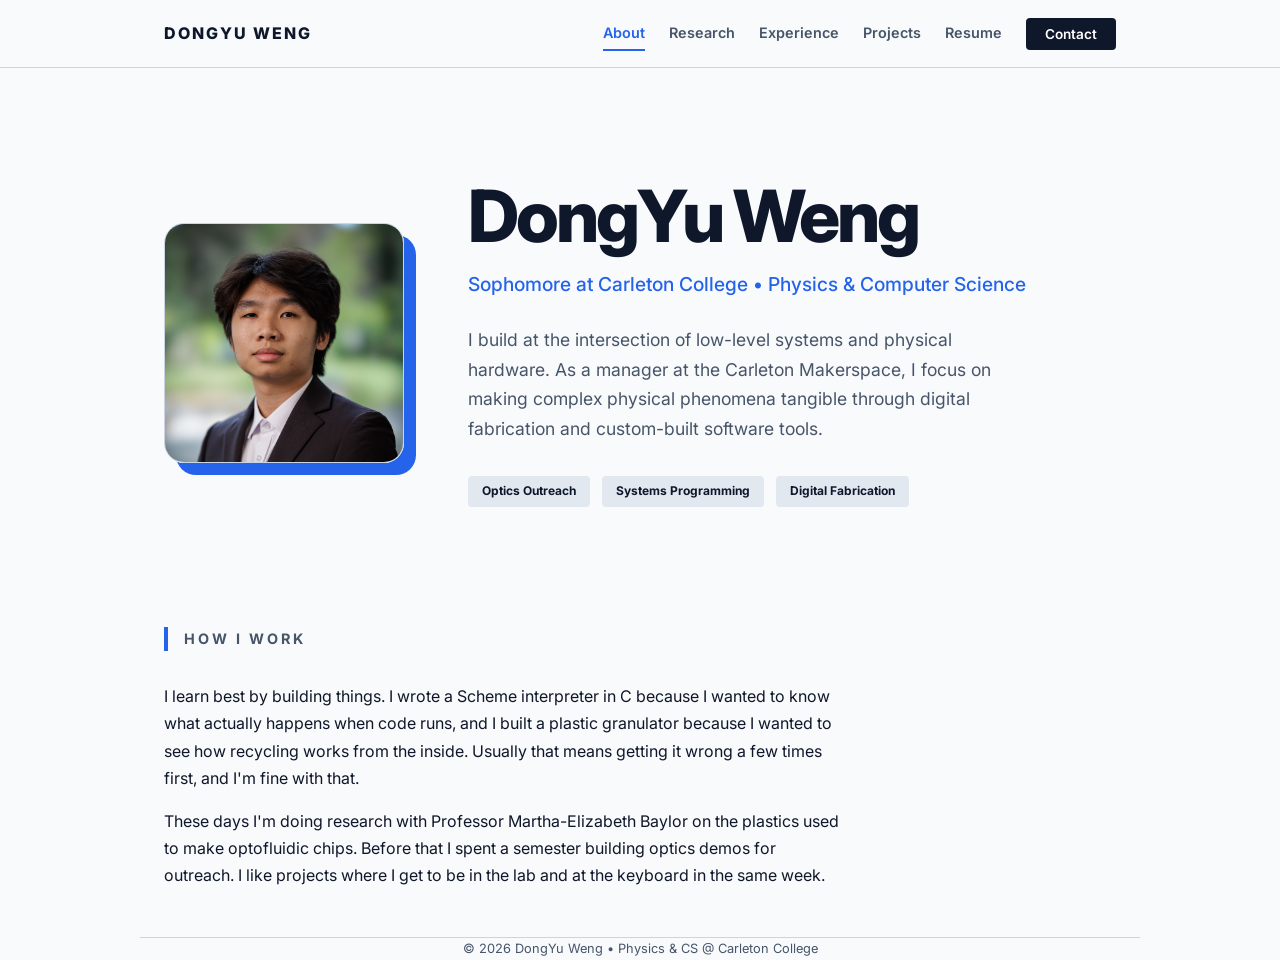
==== commit b3f0ad62: "committed" ====
--- a/index.html
+++ b/index.html
@@ -18,6 +18,7 @@
                 <ul class="tab-menu">
                     <li><button class="tab-link active" data-tab="about">About</button></li>
                     <li><button class="tab-link" data-tab="research">Research</button></li>
+                    <li><button class="tab-link" data-tab="experience">Experience</button></li>
                     <li><button class="tab-link" data-tab="projects">Projects</button></li>
                     <li><button class="tab-link" data-tab="resume">Resume</button></li>
                     <li><a href="mailto:wengd@carleton.edu" class="btn-contact">Contact</a></li>
@@ -93,6 +94,100 @@
             </section>
         </div>
 
+        <div id="experience" class="tab-content">
+            <section>
+                <h2>Work Experience</h2>
+
+                <div class="card reveal">
+                    <div class="card-header">
+                        <h3>Makerspace Manager</h3>
+                        <span class="date"><span class="status-dot"></span>Sep 2024 – Present</span>
+                    </div>
+                    <p class="role">Carleton College | Northfield, MN</p>
+                    <ul>
+                        <li>Assist students and faculty members in projects ranging from sticker making to robot building.</li>
+                    </ul>
+                </div>
+
+                <div class="card reveal">
+                    <div class="card-header">
+                        <h3>Physics Lab Assistant</h3>
+                        <span class="date"><span class="status-dot"></span>Sep 2026 – Present</span>
+                    </div>
+                    <p class="role">Carleton College | Northfield, MN</p>
+                    <ul>
+                        <li>Serve as a hands-on instructor in physics lab sections, guiding students through experimental setup, data collection, and analysis.</li>
+                        <li>Explain the physics behind each experiment, troubleshoot equipment, and help students build confidence working through problems on their own.</li>
+                    </ul>
+                </div>
+
+                                                                                <div class="card reveal">
+                    <div class="card-header">
+                        <h3>Engineering Design Associate</h3>
+                        <span class="date">May 2025 – Aug 2026</span>
+                    </div>
+                    <p class="role">Fuzhou Changhui Light Steel Structure Building Company | Fuzhou, China</p>
+                    <ul>
+                        <li>Converted 2D building schematics into 3D models using CAD software, improving visualization and structural accuracy.</li>
+                        <li>Collaborated with engineers and designers to ensure compliance with project specifications and safety standards.</li>
+                    </ul>
+                </div>
+
+                <div class="card reveal">
+                    <div class="card-header">
+                        <h3>Data Analysis Intern</h3>
+                        <span class="date">Mar 2024 – Jun 2024</span>
+                    </div>
+                    <p class="role">Office of the State Superintendent of Education | Washington, DC</p>
+                    <ul>
+                        <li>Researched the effects of chronic absenteeism and truancy within DC schools, culminating in a presentation to the public.</li>
+                    </ul>
+                </div>
+
+                <div class="card reveal">
+                    <div class="card-header">
+                        <h3>Barista</h3>
+                        <span class="date">Jul 2023 – May 2024</span>
+                    </div>
+                    <p class="role">Luna Hall DC | Washington, DC</p>
+                    <ul>
+                        <li>Served as cashier and prepared specialty boba beverages in a fast-paced customer service environment.</li>
+                    </ul>
+                </div>
+            </section>
+
+            <section>
+                <h2>Certifications &amp; Skills</h2>
+                <div class="card reveal">
+                    <h3 class="cert-heading">Certifications</h3>
+                    <ul class="cert-list">
+                        <li><strong>Google:</strong> Cyber Security; Data Advanced Analysis Specialization; IT Automation with Python Specialization</li>
+                        <li><strong>Georgetown School of Continuing Studies:</strong> Cybersecurity: Protecting Our Digital Future</li>
+                    </ul>
+                </div>
+                <div class="card reveal">
+                    <h3 class="cert-heading">Languages</h3>
+                    <div class="tech-stack">
+                        <span class="tag-tech">Python</span>
+                        <span class="tag-tech">C/C++</span>
+                        <span class="tag-tech">Kotlin</span>
+                        <span class="tag-tech">HTML/CSS</span>
+                        <span class="tag-tech">Scheme</span>
+                    </div>
+                    <h3 class="cert-heading">Developer Tools</h3>
+                    <div class="tech-stack">
+                        <span class="tag-tech">Git</span>
+                        <span class="tag-tech">Docker</span>
+                        <span class="tag-tech">VS Code</span>
+                        <span class="tag-tech">Visual Studio</span>
+                        <span class="tag-tech">Eclipse</span>
+                        <span class="tag-tech">Autodesk Fusion 360</span>
+                        <span class="tag-tech">Microsoft Excel</span>
+                    </div>
+                </div>
+            </section>
+        </div>
+
         <div id="projects" class="tab-content">
             <section>
                 <h2>Selected Projects</h2>
@@ -151,7 +246,7 @@
     </footer>
 
     <script>
-        const tabs = ['about', 'research', 'projects', 'resume'];
+        const tabs = ['about', 'research', 'experience', 'projects', 'resume'];
         const reduceMotion = window.matchMedia('(prefers-reduced-motion: reduce)').matches;
 
         function showTab(name, updateHash) {
--- a/style.css
+++ b/style.css
@@ -166,6 +166,13 @@
 .filter-btn.active { background: var(--accent-color); border-color: var(--accent-color); color: #fff; }
 .project-card.hidden { display: none; }
 
+/* Experience & certification lists */
+.card ul { margin-top: 0.5rem; padding-left: 1.25rem; }
+.card li { margin-bottom: 0.4rem; }
+.cert-heading { font-size: 0.8rem; text-transform: uppercase; letter-spacing: 2px; color: var(--secondary-text); margin-bottom: 0.75rem; }
+.cert-heading:not(:first-child) { margin-top: 1.5rem; }
+.cert-list { list-style: none; padding-left: 0 !important; }
+
 /* Tag hover + bio text */
 .tag, .tag-tech { transition: transform 0.2s, background 0.2s; }
 .tag:hover, .tag-tech:hover { transform: translateY(-2px); }
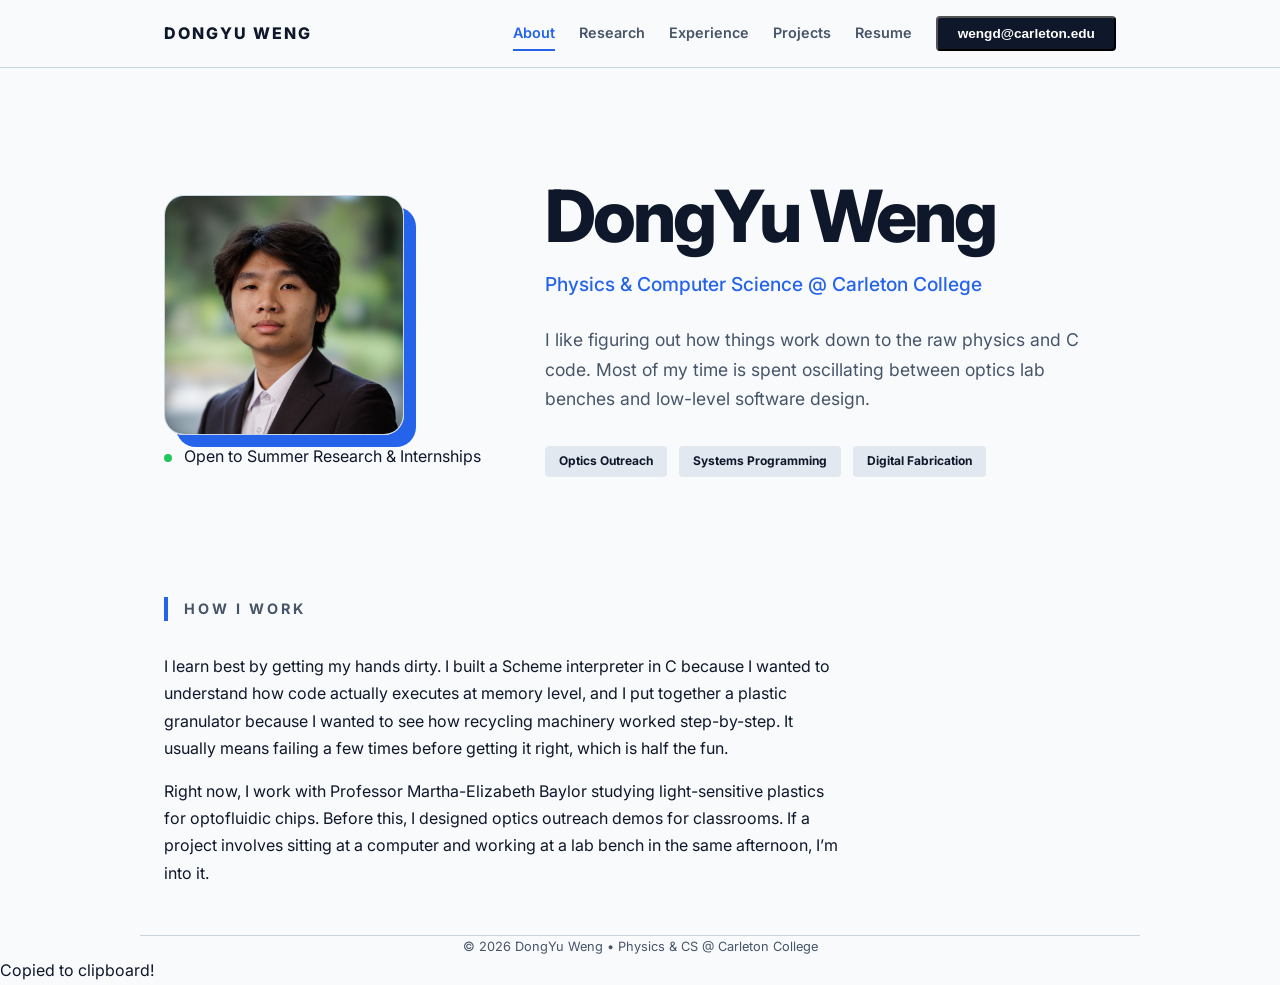
==== commit fc58c9cb: "new" ====
--- a/index.html
+++ b/index.html
@@ -6,11 +6,12 @@
     <title>DongYu Weng | Physics & CS</title>
     <link rel="preconnect" href="https://fonts.googleapis.com">
     <link rel="preconnect" href="https://fonts.gstatic.com" crossorigin>
-    <link href="https://fonts.googleapis.com/css2?family=Inter:wght@400;500;800&family=Fira+Code:wght@400;500&display=swap" rel="stylesheet">
+    <link href="https://fonts.googleapis.com/css2?family=Inter:wght@400;500;700;800&family=Fira+Code:wght@400;500;700&display=swap" rel="stylesheet">
     <link rel="stylesheet" href="style.css">
 </head>
 <body>
     <div id="scroll-progress"></div>
+
     <header>
         <div class="container nav-container">
             <a href="#about" class="logo" data-tab="about">DONGYU WENG</a>
@@ -21,32 +22,33 @@
                     <li><button class="tab-link" data-tab="experience">Experience</button></li>
                     <li><button class="tab-link" data-tab="projects">Projects</button></li>
                     <li><button class="tab-link" data-tab="resume">Resume</button></li>
-                    <li><a href="mailto:wengd@carleton.edu" class="btn-contact">Contact</a></li>
+                    <li><button class="btn-contact" id="copy-email-btn" title="Click to copy email">wengd@carleton.edu</button></li>
                 </ul>
             </nav>
         </div>
     </header>
 
     <main class="container">
+        <!-- ABOUT TAB -->
         <div id="about" class="tab-content active">
             <section id="hero">
                 <div class="hero-layout">
                     <div class="hero-image-wrapper">
                         <img src="headshot.jpg" alt="DongYu Weng" class="hero-pfp">
+                        <div class="status-badge">
+                            <span class="status-dot"></span> Open to Summer Research & Internships
+                        </div>
                     </div>
                     <div class="hero-content">
                         <h1>DongYu Weng</h1>
-                        <p class="subtitle">Sophomore at Carleton College • Physics & Computer Science</p>
+                        <p class="subtitle">Physics & Computer Science @ Carleton College</p>
                         <p class="hero-description">
-                            I build at the intersection of low-level systems and physical hardware. 
-                            As a manager at the Carleton Makerspace, I focus on making complex 
-                            physical phenomena tangible through digital fabrication and 
-                            custom-built software tools.
+                            I like figuring out how things work down to the raw physics and C code. Most of my time is spent oscillating between optics lab benches and low-level software design.
                         </p>
                         <div class="hero-tags">
-                            <span class="tag">Optics Outreach</span>
-                            <span class="tag">Systems Programming</span>
-                            <span class="tag">Digital Fabrication</span>
+                            <span class="tag clickable-tag" data-filter-tag="Optics">Optics Outreach</span>
+                            <span class="tag clickable-tag" data-filter-tag="C">Systems Programming</span>
+                            <span class="tag clickable-tag" data-filter-tag="Hardware">Digital Fabrication</span>
                         </div>
                     </div>
                 </div>
@@ -55,45 +57,49 @@
             <section class="bio-section">
                 <h2>How I Work</h2>
                 <div class="bio-text reveal">
-                    <p>I learn best by building things. I wrote a Scheme interpreter in C because I wanted to know what actually happens when code runs, and I built a plastic granulator because I wanted to see how recycling works from the inside. Usually that means getting it wrong a few times first, and I'm fine with that.</p>
-                    <p>These days I'm doing research with Professor Martha-Elizabeth Baylor on the plastics used to make optofluidic chips. Before that I spent a semester building optics demos for outreach. I like projects where I get to be in the lab and at the keyboard in the same week.</p>
-                </div>
-            </section>
-        </div>
-
+                    <p>I learn best by getting my hands dirty. I built a Scheme interpreter in C because I wanted to understand how code actually executes at memory level, and I put together a plastic granulator because I wanted to see how recycling machinery worked step-by-step. It usually means failing a few times before getting it right, which is half the fun.</p>
+                    <p>Right now, I work with Professor Martha-Elizabeth Baylor studying light-sensitive plastics for optofluidic chips. Before this, I designed optics outreach demos for classrooms. If a project involves sitting at a computer and working at a lab bench in the same afternoon, I’m into it.</p>
+                </div>
+            </section>
+        </div>
+
+        <!-- RESEARCH TAB -->
         <div id="research" class="tab-content">
             <section>
                 <h2>Research Experience</h2>
+                
                 <div class="card reveal">
                     <div class="card-header">
                         <h3>Integrated Optofluidic Devices</h3>
                         <span class="date"><span class="status-dot"></span>Sep 2026 – Present</span>
                     </div>
                     <p class="role">Research Assistant | Carleton College | Prof. Martha-Elizabeth Baylor</p>
-                    <p>Characterizing the photopolymers (light-sensitive plastics) used to fabricate integrated optofluidic devices, which combine optical waveguides and fluidic channels on a single chip. I am helping build apparatus to measure key resin properties such as bulk refractive index, optical loss per unit length, maximum change in refractive index, and stiffness.</p>
-                    <p>By comparing how these properties shift across resin formulations, the goal is a reference table of materials that lets engineers pick the right resin for an application, for example a rubbery formulation for wearables or a glassy one for harsh environments.</p>
+                    <p>Optofluidic chips pair liquid micro-channels directly with optical light guides. I study the light-sensitive plastics (photopolymers) used to make them. My team and I build test setups to measure refractive index changes, stiffness, and optical loss across different polymer recipes.</p>
+                    <p>The practical goal: build a clear material catalog so researchers can pick the right polymer—whether that's a flexible rubbery blend for wearable sensors or a durable glass-like blend for industrial tools.</p>
                     <div class="tech-stack">
                         <span class="tag-tech">Photopolymers</span>
                         <span class="tag-tech">Optics</span>
-                        <span class="tag-tech">Instrumentation</span>
-                    </div>
-                </div>
-                <div class="card reveal">
-                    <div class="card-header">
-                        <h3>Optics Education Research</h3>
+                        <span class="tag-tech">Lab Instrumentation</span>
+                    </div>
+                </div>
+
+                <div class="card reveal">
+                    <div class="card-header">
+                        <h3>Hands-On Optics Education Demos</h3>
                         <span class="date">Jan 2026 – Jun 2026</span>
                     </div>
                     <p class="role">Research Assistant | Carleton College | Prof. Martha-Elizabeth Baylor</p>
-                    <p>Worked with Professor Baylor on hands-on optics demos for outreach, aimed at making ideas like light and lenses easy to see and play with for young kids and classroom visitors. I prototyped the hardware, with the goal of making each demo simple enough that someone could use it without an explanation.</p>
+                    <p>Prototyped portable optics demonstrations designed for young students and public visitors. I focused on making lens and light refraction concepts intuitive through physical setups that needed zero technical explanation to start playing with.</p>
                     <div class="tech-stack">
                         <span class="tag-tech">Optics Outreach</span>
                         <span class="tag-tech">Prototyping</span>
-                        <span class="tag-tech">Science Education</span>
-                    </div>
-                </div>
-            </section>
-        </div>
-
+                        <span class="tag-tech">Science Communication</span>
+                    </div>
+                </div>
+            </section>
+        </div>
+
+        <!-- EXPERIENCE TAB -->
         <div id="experience" class="tab-content">
             <section>
                 <h2>Work Experience</h2>
@@ -105,7 +111,8 @@
                     </div>
                     <p class="role">Carleton College | Northfield, MN</p>
                     <ul>
-                        <li>Assist students and faculty members in projects ranging from sticker making to robot building.</li>
+                        <li>Help students design and build everything from simple vinyl stickers to custom micro-robotics.</li>
+                        <li>Train users on 3D printers, laser cutters, and hand tools while keeping equipment calibrated and running smoothly.</li>
                     </ul>
                 </div>
 
@@ -116,20 +123,20 @@
                     </div>
                     <p class="role">Carleton College | Northfield, MN</p>
                     <ul>
-                        <li>Serve as a hands-on instructor in physics lab sections, guiding students through experimental setup, data collection, and analysis.</li>
-                        <li>Explain the physics behind each experiment, troubleshoot equipment, and help students build confidence working through problems on their own.</li>
-                    </ul>
-                </div>
-
-                                                                                <div class="card reveal">
+                        <li>Guide students through physics lab experiments, troubleshooting faulty sensor hookups, misaligned optical setups, and calculation errors.</li>
+                        <li>Walk students through underlying physical principles to help them build intuition for independent lab work.</li>
+                    </ul>
+                </div>
+
+                <div class="card reveal">
                     <div class="card-header">
                         <h3>Engineering Design Associate</h3>
                         <span class="date">May 2025 – Aug 2026</span>
                     </div>
-                    <p class="role">Fuzhou Changhui Light Steel Structure Building Company | Fuzhou, China</p>
-                    <ul>
-                        <li>Converted 2D building schematics into 3D models using CAD software, improving visualization and structural accuracy.</li>
-                        <li>Collaborated with engineers and designers to ensure compliance with project specifications and safety standards.</li>
+                    <p class="role">Fuzhou Changhui Light Steel Structure Co. | Fuzhou, China</p>
+                    <ul>
+                        <li>Translated 2D structural schematics into detailed 3D CAD models to spot spatial conflicts early and improve design clarity.</li>
+                        <li>Worked alongside structural engineers to confirm specs met regional safety and load standards.</li>
                     </ul>
                 </div>
 
@@ -140,7 +147,7 @@
                     </div>
                     <p class="role">Office of the State Superintendent of Education | Washington, DC</p>
                     <ul>
-                        <li>Researched the effects of chronic absenteeism and truancy within DC schools, culminating in a presentation to the public.</li>
+                        <li>Analyzed district-wide attendance datasets to trace patterns in chronic absenteeism and presented findings in public stakeholder reports.</li>
                     </ul>
                 </div>
 
@@ -151,43 +158,37 @@
                     </div>
                     <p class="role">Luna Hall DC | Washington, DC</p>
                     <ul>
-                        <li>Served as cashier and prepared specialty boba beverages in a fast-paced customer service environment.</li>
-                    </ul>
-                </div>
-            </section>
-
-            <section>
-                <h2>Certifications &amp; Skills</h2>
+                        <li>Managed high-volume order rushes, crafted specialty beverages, and handled point-of-sale customer service in a fast-paced environment.</li>
+                    </ul>
+                </div>
+            </section>
+
+            <section>
+                <h2>Certifications & Skills</h2>
                 <div class="card reveal">
                     <h3 class="cert-heading">Certifications</h3>
                     <ul class="cert-list">
-                        <li><strong>Google:</strong> Cyber Security; Data Advanced Analysis Specialization; IT Automation with Python Specialization</li>
-                        <li><strong>Georgetown School of Continuing Studies:</strong> Cybersecurity: Protecting Our Digital Future</li>
-                    </ul>
-                </div>
-                <div class="card reveal">
-                    <h3 class="cert-heading">Languages</h3>
+                        <li><strong>Google:</strong> Cybersecurity | Advanced Data Analytics | IT Automation with Python</li>
+                        <li><strong>Georgetown University:</strong> Cybersecurity: Protecting Our Digital Future</li>
+                    </ul>
+                </div>
+                <div class="card reveal">
+                    <h3 class="cert-heading">Languages & Tools</h3>
                     <div class="tech-stack">
                         <span class="tag-tech">Python</span>
-                        <span class="tag-tech">C/C++</span>
+                        <span class="tag-tech">C / C++</span>
                         <span class="tag-tech">Kotlin</span>
-                        <span class="tag-tech">HTML/CSS</span>
                         <span class="tag-tech">Scheme</span>
-                    </div>
-                    <h3 class="cert-heading">Developer Tools</h3>
-                    <div class="tech-stack">
                         <span class="tag-tech">Git</span>
                         <span class="tag-tech">Docker</span>
-                        <span class="tag-tech">VS Code</span>
-                        <span class="tag-tech">Visual Studio</span>
-                        <span class="tag-tech">Eclipse</span>
                         <span class="tag-tech">Autodesk Fusion 360</span>
-                        <span class="tag-tech">Microsoft Excel</span>
-                    </div>
-                </div>
-            </section>
-        </div>
-
+                        <span class="tag-tech">Arduino</span>
+                    </div>
+                </div>
+            </section>
+        </div>
+
+        <!-- PROJECTS TAB -->
         <div id="projects" class="tab-content">
             <section>
                 <h2>Selected Projects</h2>
@@ -196,28 +197,31 @@
                     <button class="filter-btn" data-filter="software">Software</button>
                     <button class="filter-btn" data-filter="hardware">Hardware</button>
                 </div>
+                
                 <div class="project-grid">
                     <div class="project-card reveal" data-category="software">
                         <h3>Scheme Interpreter</h3>
-                        <p>A recursive bottom-up parser and environment-model evaluator built in C. Built from scratch to understand the fundamentals of language implementation.</p>
+                        <p>A recursive parser and environment-model evaluator in C. Written ground-up to understand dynamic typing, scoping rules, and memory management.</p>
                         <div class="tech-stack">
                             <span class="tag-tech">C</span>
                             <span class="tag-tech">Systems</span>
                         </div>
                     </div>
+
                     <div class="project-card reveal" data-category="software">
-                        <h3>Chaotic Oscillator Analysis</h3>
-                        <p>Simulating Asymmetric Coupled Duffing Oscillators. Used NumPy for high-speed vectorization to generate Poincaré sections and analyze Permutation Entropy.</p>
+                        <h3>Chaotic Oscillator Simulation</h3>
+                        <p>Simulated Asymmetric Coupled Duffing Oscillators in Python. Applied vectorized NumPy calculations to generate Poincaré sections and evaluate Permutation Entropy.</p>
                         <div class="tech-stack">
                             <span class="tag-tech">Python</span>
                             <span class="tag-tech">NumPy</span>
                         </div>
                     </div>
+
                     <div class="project-card reveal" data-category="hardware">
-                        <h3>Plastic Recycler</h3>
-                        <p>Designed precision steel cutting blades in Fusion 360 and implemented Arduino-based stall detection for a custom PLA granulator.</p>
+                        <h3>Custom PLA Granulator</h3>
+                        <p>Designed custom steel shredding blades in Fusion 360 and built an Arduino motor controller with stall detection to recycle 3D printing waste.</p>
                         <div class="tech-stack">
-                            <span class="tag-tech">Fusion360</span>
+                            <span class="tag-tech">Fusion 360</span>
                             <span class="tag-tech">Arduino</span>
                         </div>
                     </div>
@@ -225,11 +229,12 @@
             </section>
         </div>
 
+        <!-- RESUME TAB -->
         <div id="resume" class="tab-content">
             <section>
                 <h2>Resume</h2>
                 <div class="resume-controls">
-                    <p>Download or view my full resume.</p>
+                    <p>View or save a copy of my current resume.</p>
                     <a href="DongYu_Resume.pdf" target="_blank" class="btn-resume">Download PDF</a>
                 </div>
                 <div class="resume-viewer">
@@ -244,6 +249,9 @@
     <footer class="container">
         <p>&copy; 2026 DongYu Weng • Physics & CS @ Carleton College</p>
     </footer>
+
+    <!-- Toast Notification Container -->
+    <div id="toast" class="toast">Copied to clipboard!</div>
 
     <script>
         const tabs = ['about', 'research', 'experience', 'projects', 'resume'];
@@ -274,7 +282,7 @@
 
         function revealVisible() {
             document.querySelectorAll('.tab-content.active .reveal:not(.visible)').forEach((el, i) => {
-                el.style.transitionDelay = (reduceMotion ? 0 : i * 90) + 'ms';
+                el.style.transitionDelay = (reduceMotion ? 0 : i * 80) + 'ms';
                 observer.observe(el);
             });
         }
@@ -306,10 +314,28 @@
             });
         });
 
-        /* Initial tab from URL hash + back/forward support */
+        /* Copy Email Toast */
+        const copyBtn = document.getElementById('copy-email-btn');
+        const toast = document.getElementById('toast');
+        if (copyBtn) {
+            copyBtn.addEventListener('click', () => {
+                navigator.clipboard.writeText('wengd@carleton.edu').then(() => {
+                    toast.classList.add('show');
+                    setTimeout(() => toast.classList.remove('show'), 2500);
+                });
+            });
+        }
+
+        /* Clickable Tag Filtering Shortcut */
+        document.querySelectorAll('.clickable-tag').forEach(tag => {
+            tag.addEventListener('click', () => {
+                showTab('projects', true);
+            });
+        });
+
+        /* Initial tab from URL hash */
         window.addEventListener('hashchange', () => showTab(location.hash.slice(1), false));
         showTab(location.hash.slice(1) || 'about', false);
-        window.scrollTo(0, 0);
     </script>
 </body>
 </html>
